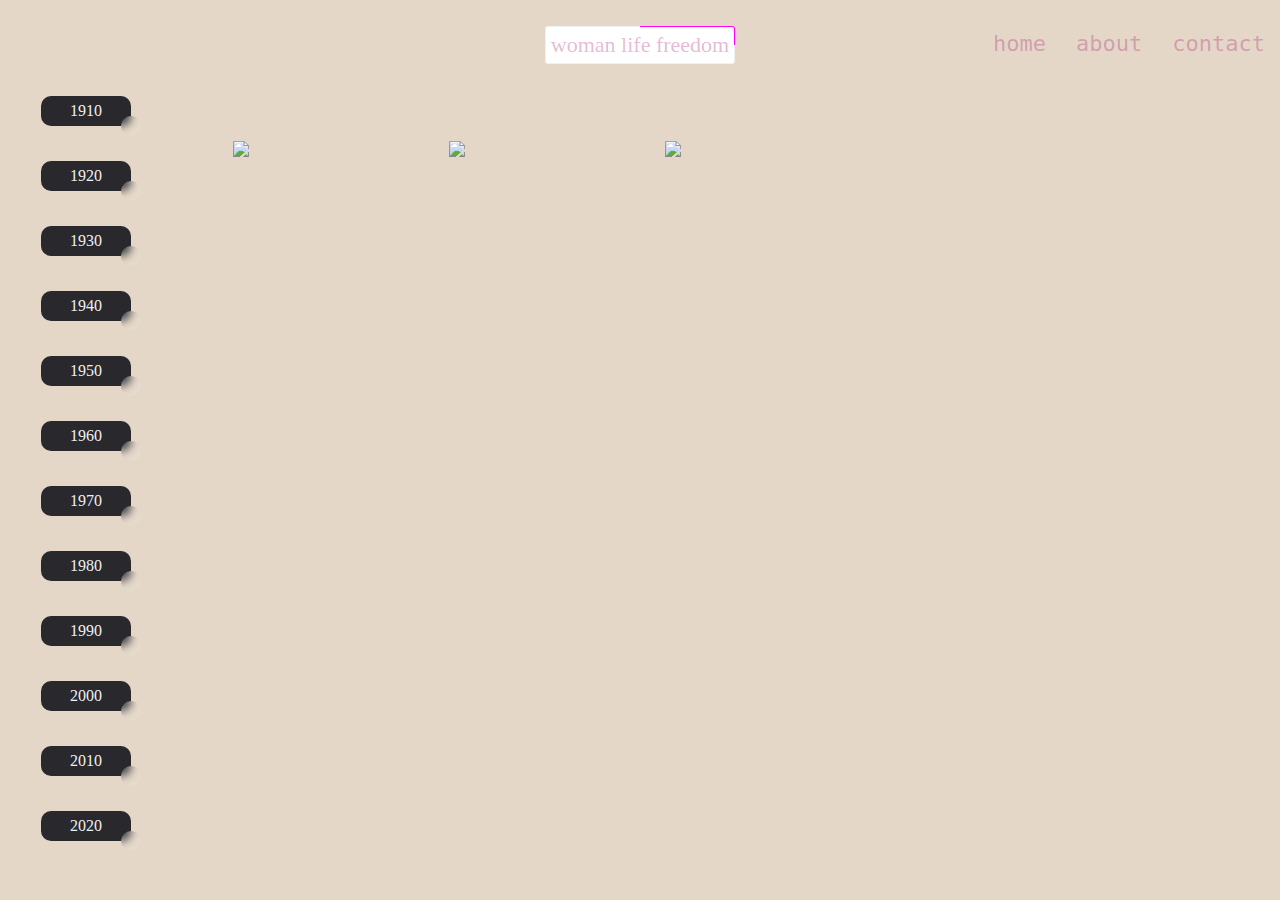
==== index.html @ 3a64f8c2 "update" ====
<!DOCTYPE html>
<html lang="en">
    <head>
        <title>Feminism</title>
        <meta charset="utf-8">
        <meta name="viewport" content="width=device-width, initial-scale=1">
        <link rel="stylesheet" type="text/css" href="style.css">
        <link rel="preconnect" href="https://fonts.googleapis.com">
        <link rel="preconnect" href="https://fonts.gstatic.com" crossorigin>
        <link href="https://fonts.googleapis.com/css2?family=Space+Mono&display=swap" rel="stylesheet"></head>
    <body>
      
 
     <div class="container">
        <div class="loading">
         woman life freedom
        </div>
    
      </div>
      <ul>
        <li><a href="index1.html">contact</a></li>
        <li><a href="about.html">about</a></li>
        <li><a href="index.html">home</a></li>
    </ul>
      <div id="flexbox"> 

        <div class="buttons">
            <a href="#image1" class="1"><button class="button-86" role="button">1910</button></a>
          <a href="#image2" class="2"><button class="button-86" role="button">1920</button></a>
          <button class="button-86" role="button">1930</button>
          <button class="button-86" role="button">1940</button>
          <button class="button-86" role="button">1950</button>
          <button class="button-86" role="button">1960</button>
          <button class="button-86" role="button">1970</button>
          <button class="button-86" role="button">1980</button>
          <button class="button-86" role="button">1990</button>
          <button class="button-86" role="button">2000</button>
          <button class="button-86" role="button">2010</button>
          <a href="#image12" class="12"> <button class="button-86" role="button">2020</button></a>
        </div>

        <div class="images" id="image1">
          <img src="Img/1910-page.jpg" id="image_1">
          </div>
          <div class="images" id="image2">
          <img src="Img/3.jpg" id="image_2">
        </div>
        <div class="images" id="image12">
          <img src="Img/4.jpg" id="image_12">
        </div>

      </div>
    </body>
</html>
---- style.css ----
* {
  margin: 0;
  padding: 0;
  background-color:rgb(228, 215, 199);
}


.body {
  font-family: 'monospace';
  width: 100vw;
  height: 100vh;
  width: 100%;
  overflow-x: hidden;
  display: flex;
  flex-direction: column;
  background-color: rgb(182, 205, 189);
}

ul {
  display:flex;
  flex-direction: row-reverse;
  font-family: 'monospace';
}

li {
  list-style-type: none;
  padding: 5px 15px;
  font-family: 'monospace';
}

a {
  text-decoration: none;
  font-size: 'Monospace';
  text-transform: lowercase;
  font-size: 22px;
  color: rgba(163, 16, 110, 0.3);
  position: relative;
}

ul li a:before {
  content: "";
  width: 0;
  height: 5px;
  background-color: #00bcd4;
  position: absolute;
  top: 120%;
  left: 0;
  transition: all 0.5s;
}

ul li a:after {
  content: "";
  width: 0;
  height: 5px;
  background-color: #f0f;
  position: absolute;
  top: 120%;
  right: 0;
  transition: all 0.5s;
}

ul li a:hover:before {
  width: 50%;
  transform: translateX(100%);
}

ul li a:hover:after {
  width: 50%;
  transform: translateX(-100%);
}


.container {
  margin-top: 2%;
  
}
.loading {
  padding: 6px;
  justify-content: center;
  position:absolute;
  display: inline-block;
  background: conic-gradient(
    from var(--angle),
    #f0f 0deg 90deg,
    #EFF1F4 90deg 360deg);
  border-radius: 3px;
  animation: 3s rotate linear infinite;
  color: rgba(163, 16, 110, 0.3);
  z-index: 1;
  font-family: 'monospace' 'cursive';
  font-size: 22px;
}

.loading::before {
  content: "";
  background: #FFFFFF;
  border-radius: 2px; 
  position: absolute;
  top: 1px;
  bottom: 1px;
  left: 1px;
  right: 1px;
  z-index: -1;
}

@keyframes rotate {
  to {
    --angle: 360deg;
  }
}

@property --angle {
  syntax: '<angle>';
  initial-value: 0deg;
  inherits: false;
}

.container {
  display: flex;
  justify-content: center;
  width: 100%;
  height: 100%;
}

.buttons {
 margin-left: 1px;
 padding-right: 2px;
}
.button-86 {
  all: unset;
  width: 50px;
  height: 10px;
  font-size: 16px;
  margin-left: 40px;
  margin-top: 35px;
  margin-bottom: 15px;
  background: transparent;
  border: none;
  position: relative;
  color: #f0f0f0;
  cursor: pointer;
  z-index: 1;
  padding: 10px 20px;
  display: flex;
  align-items: center;
  justify-content: center;
  white-space: nowrap;
  user-select: none;
  -webkit-user-select: none;
  touch-action: manipulation;
}

.button-86::after,
.button-86::before {
  content: '';
  position: absolute;
  bottom: 0;
  right: 0;
  z-index: -99999;
  transition: all .4s;
}

.button-86::before {
  transform: translate(0%, 0%);
  width: 100%;
  height: 100%;
  background: #28282d;
  border-radius: 10px;
}

.button-86::after {
  transform: translate(10px, 10px);
  width: 20px;
  height: 20px;
  background: #ffffff15;
  backdrop-filter: blur(5px);
  -webkit-backdrop-filter: blur(5px);
  border-radius: 50px;
}

.button-86:hover::before {
  transform: translate(5%, 20%);
  width: 105%;
  height: 105%;
}

.button-86:hover::after {
  border-radius: 10px;
  transform: translate(0, 0);
  width: 100%;
  height: 100%;
}

.button-86:active::after {
  transition: 0s;
  transform: translate(0, 5%);
}
.images {

 margin: 100px;
 
 margin-top: 40px;
 
}

#image_1, #image_2, #image_12 {
  width: 100%;
  padding-top: 40px;
}

#flexbox {
  display: flex;
  flex-direction:row;
}
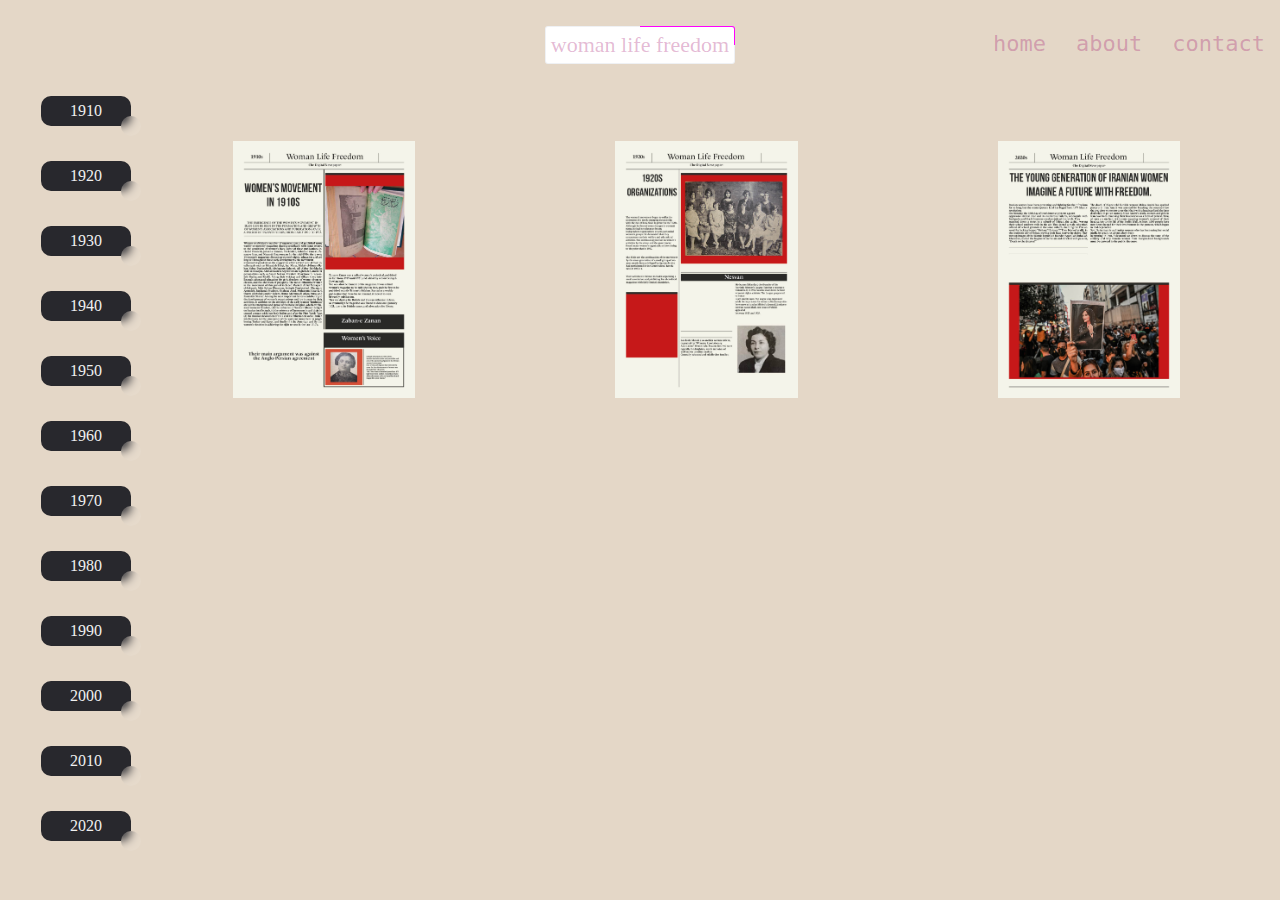
==== commit 62d08382: "update" ====
--- a/index.html
+++ b/index.html
@@ -40,13 +40,13 @@
         </div>
 
         <div class="images" id="image1">
-          <img src="Img/1910-page.jpg" id="image_1">
+          <img src="img/1910-page.jpg" id="image_1">
           </div>
           <div class="images" id="image2">
-          <img src="Img/3.jpg" id="image_2">
+          <img src="img/3.jpg" id="image_2">
         </div>
         <div class="images" id="image12">
-          <img src="Img/4.jpg" id="image_12">
+          <img src="img/4.jpg" id="image_12">
         </div>
 
       </div>
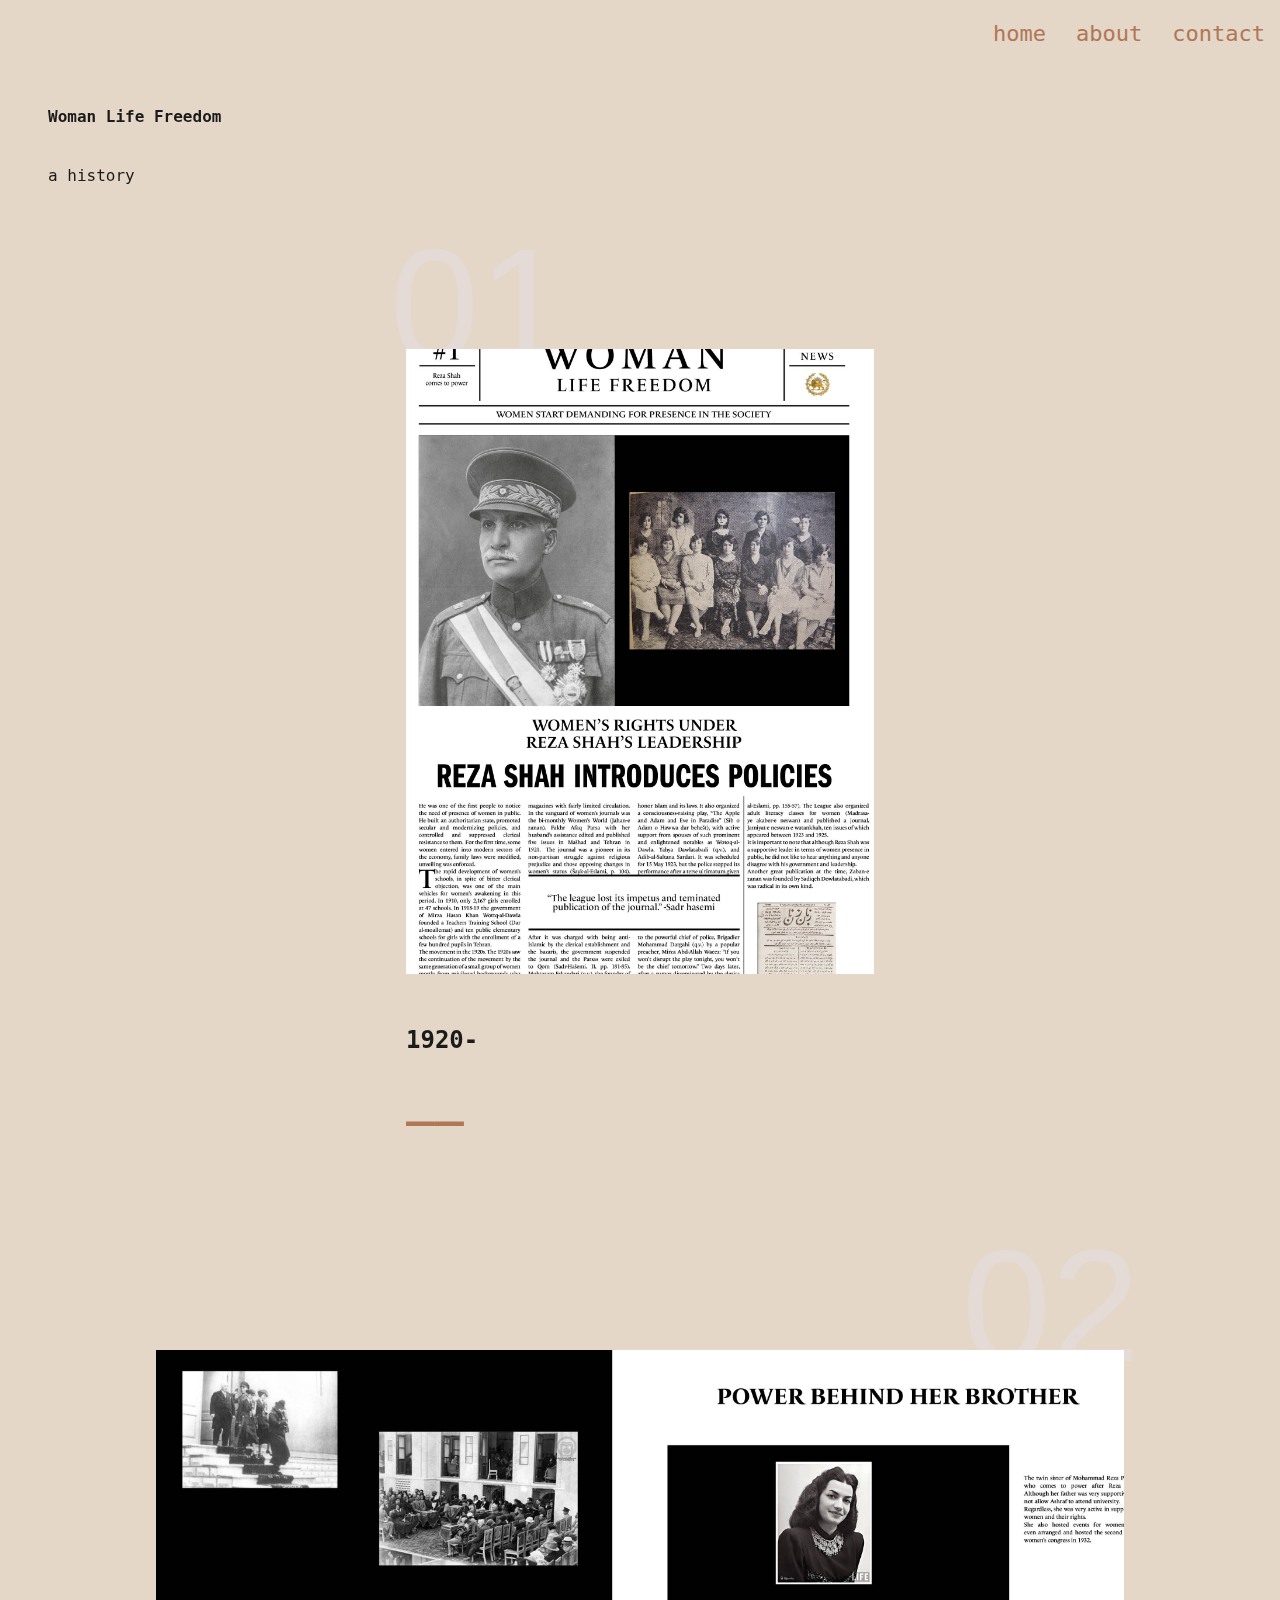
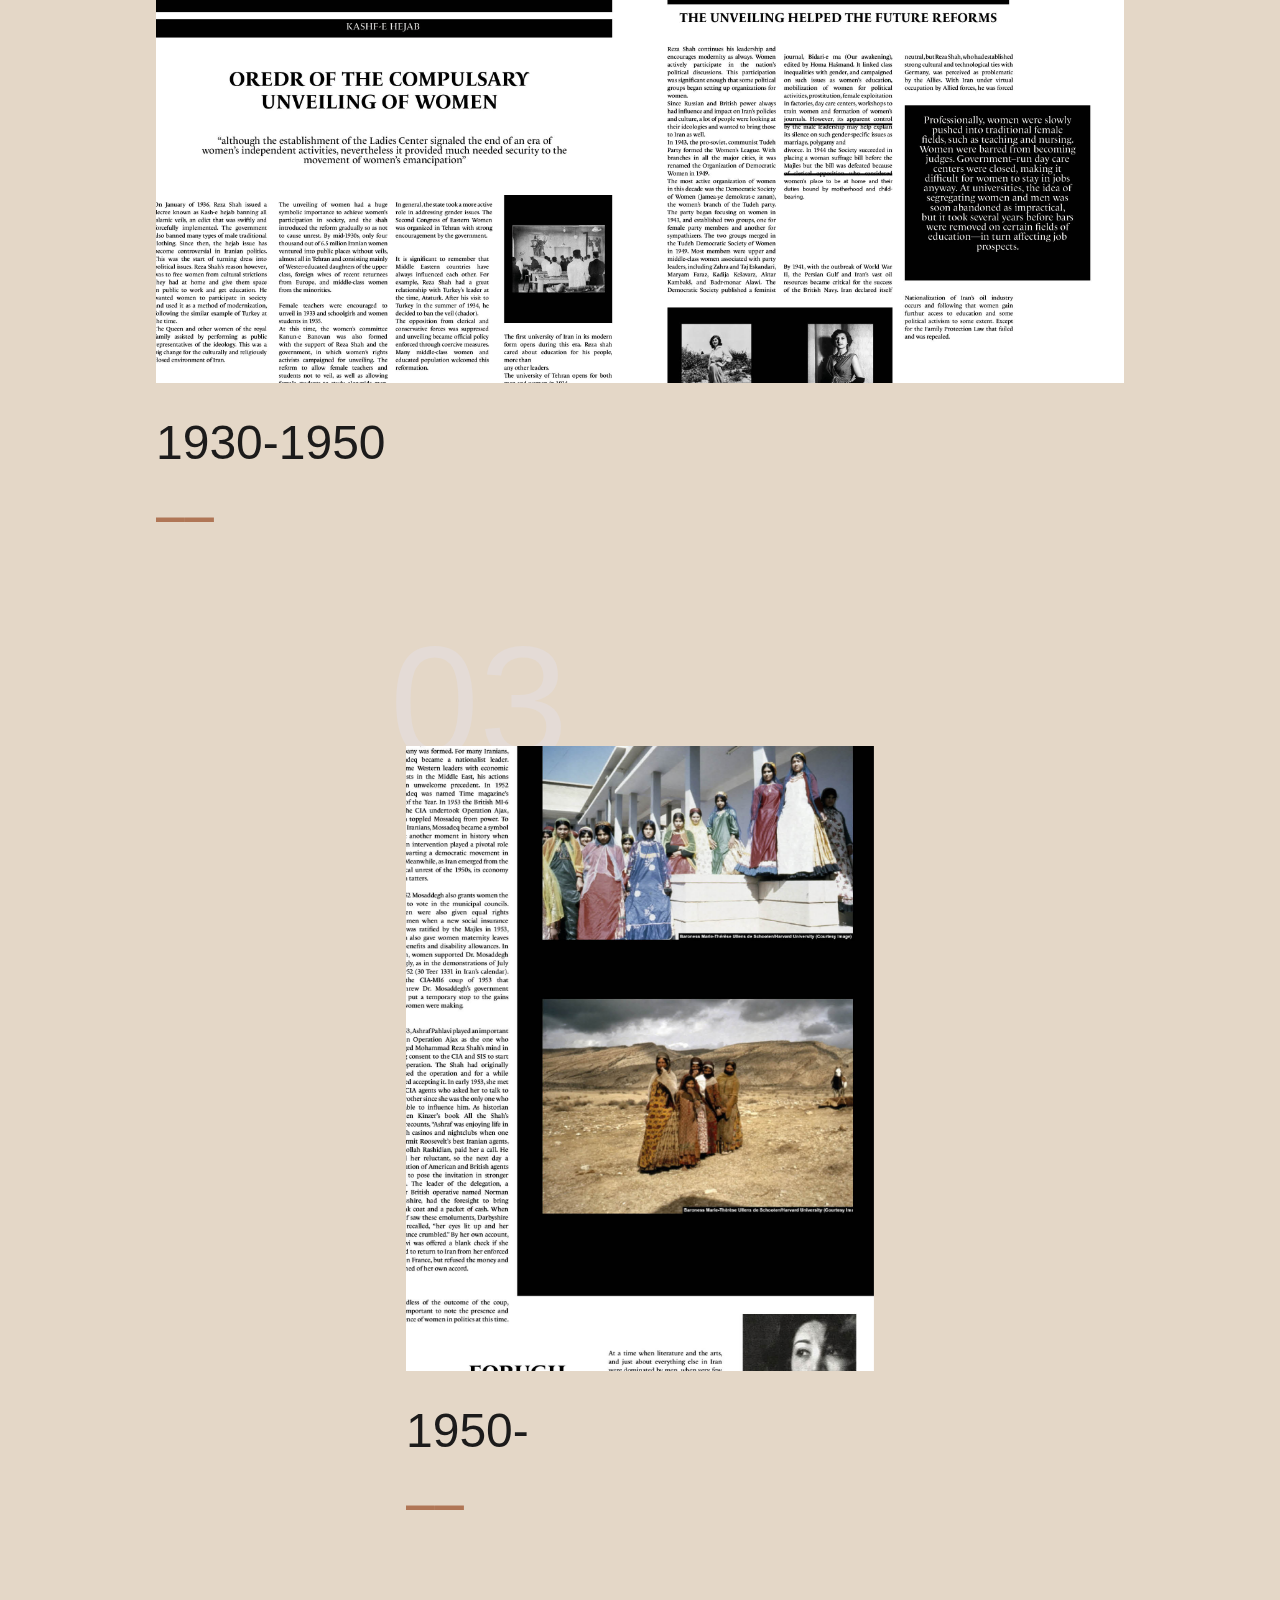
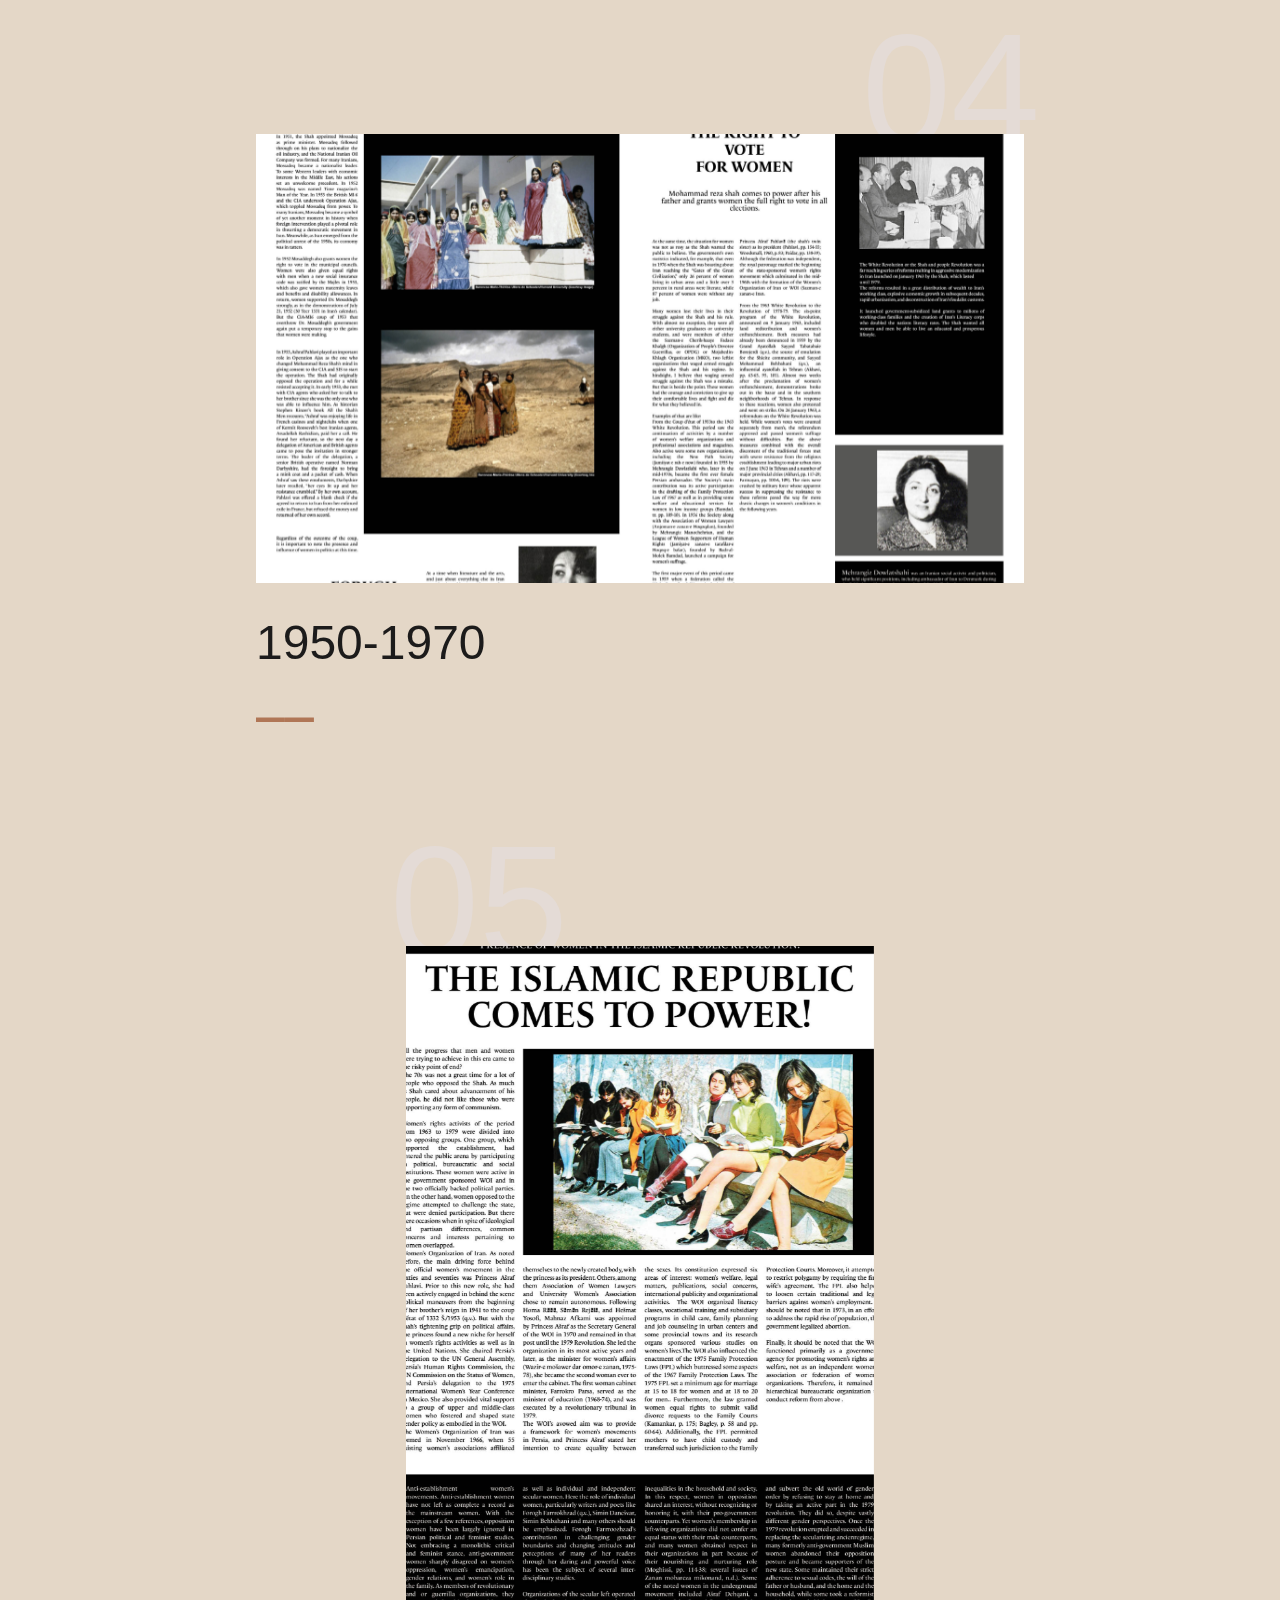
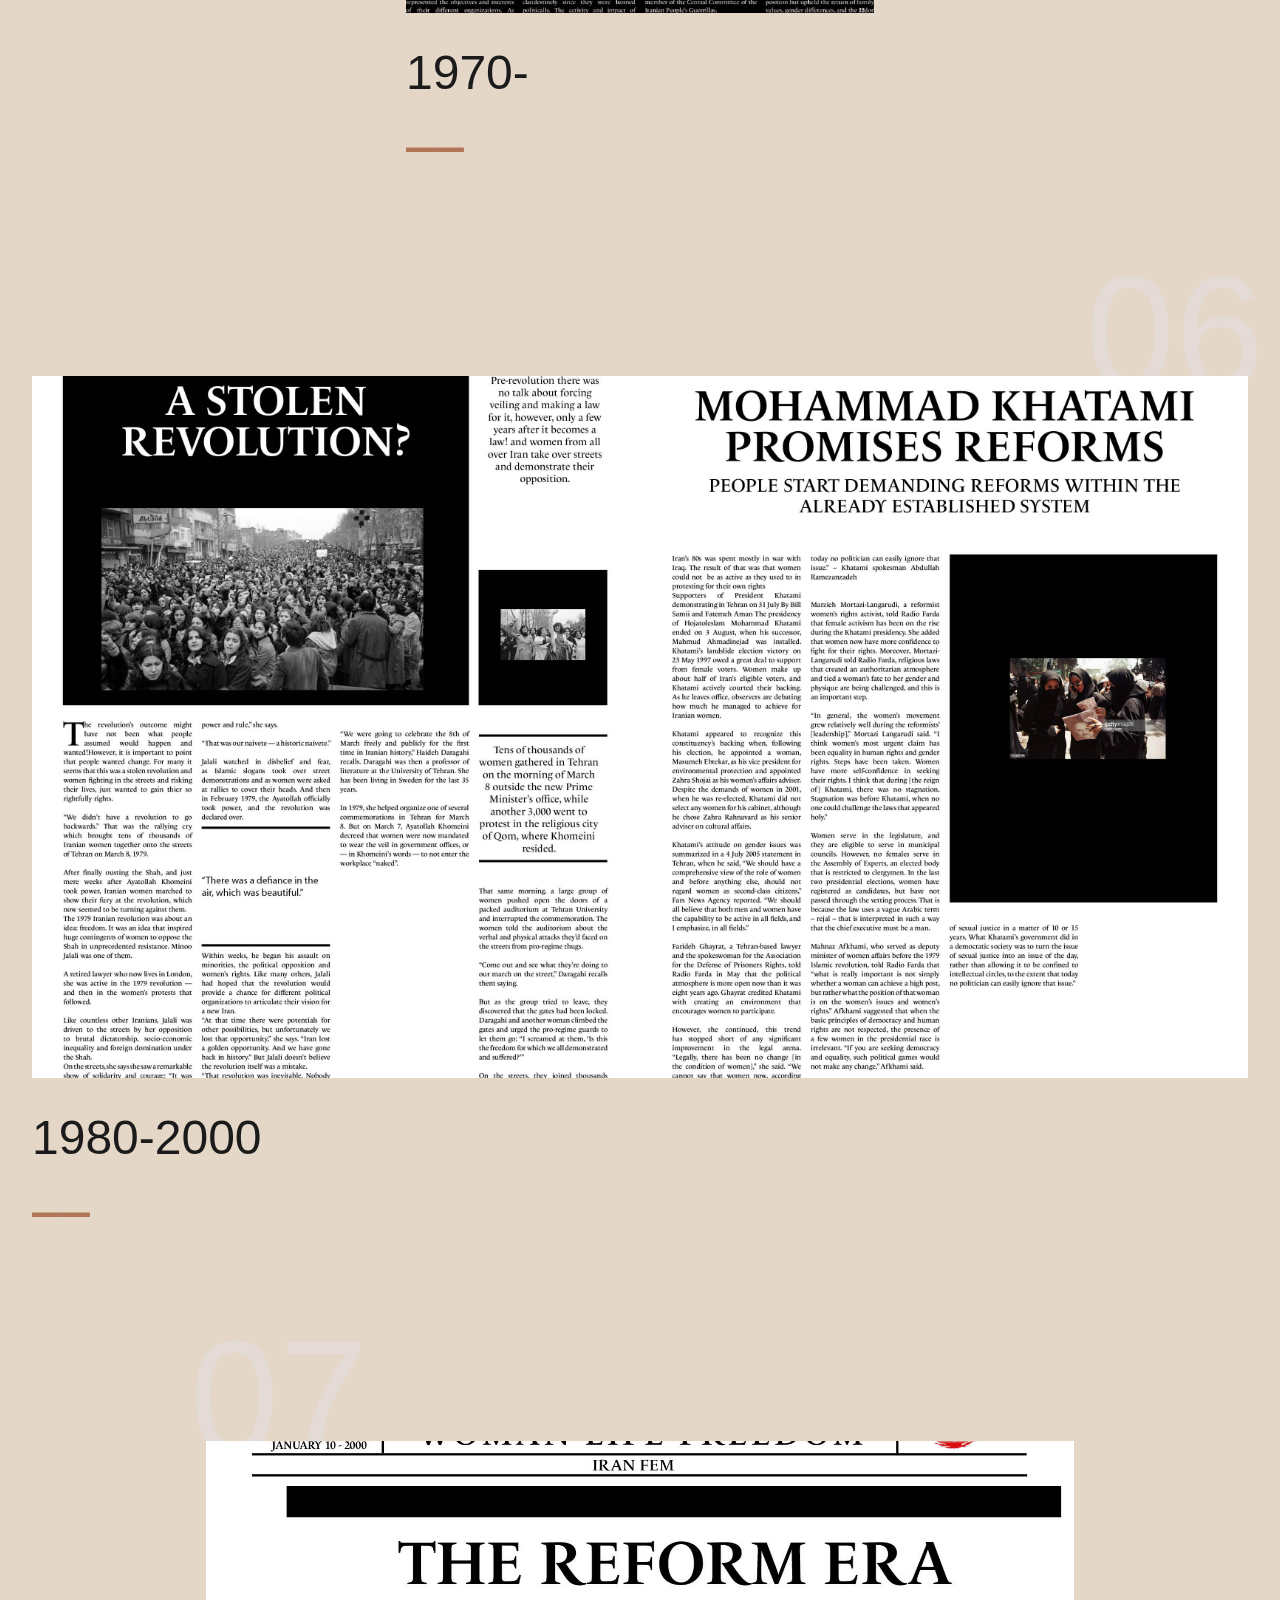
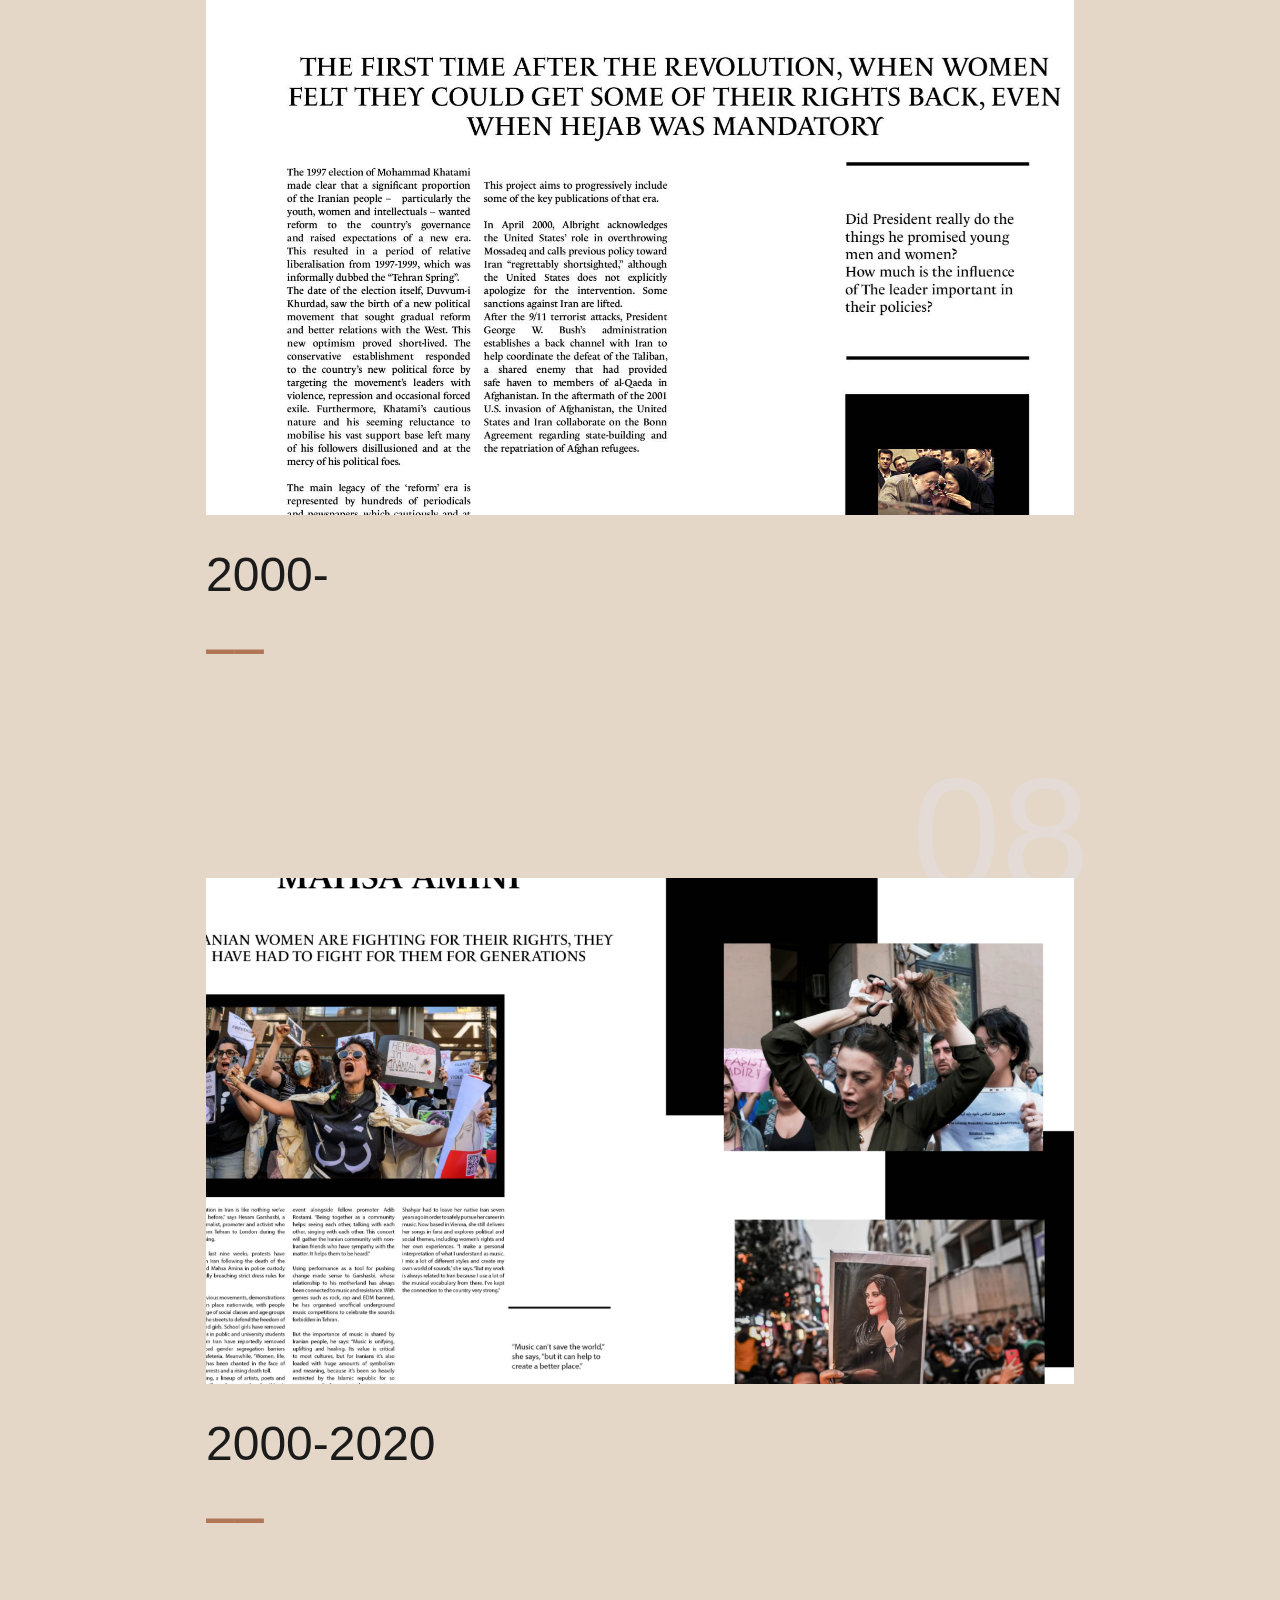
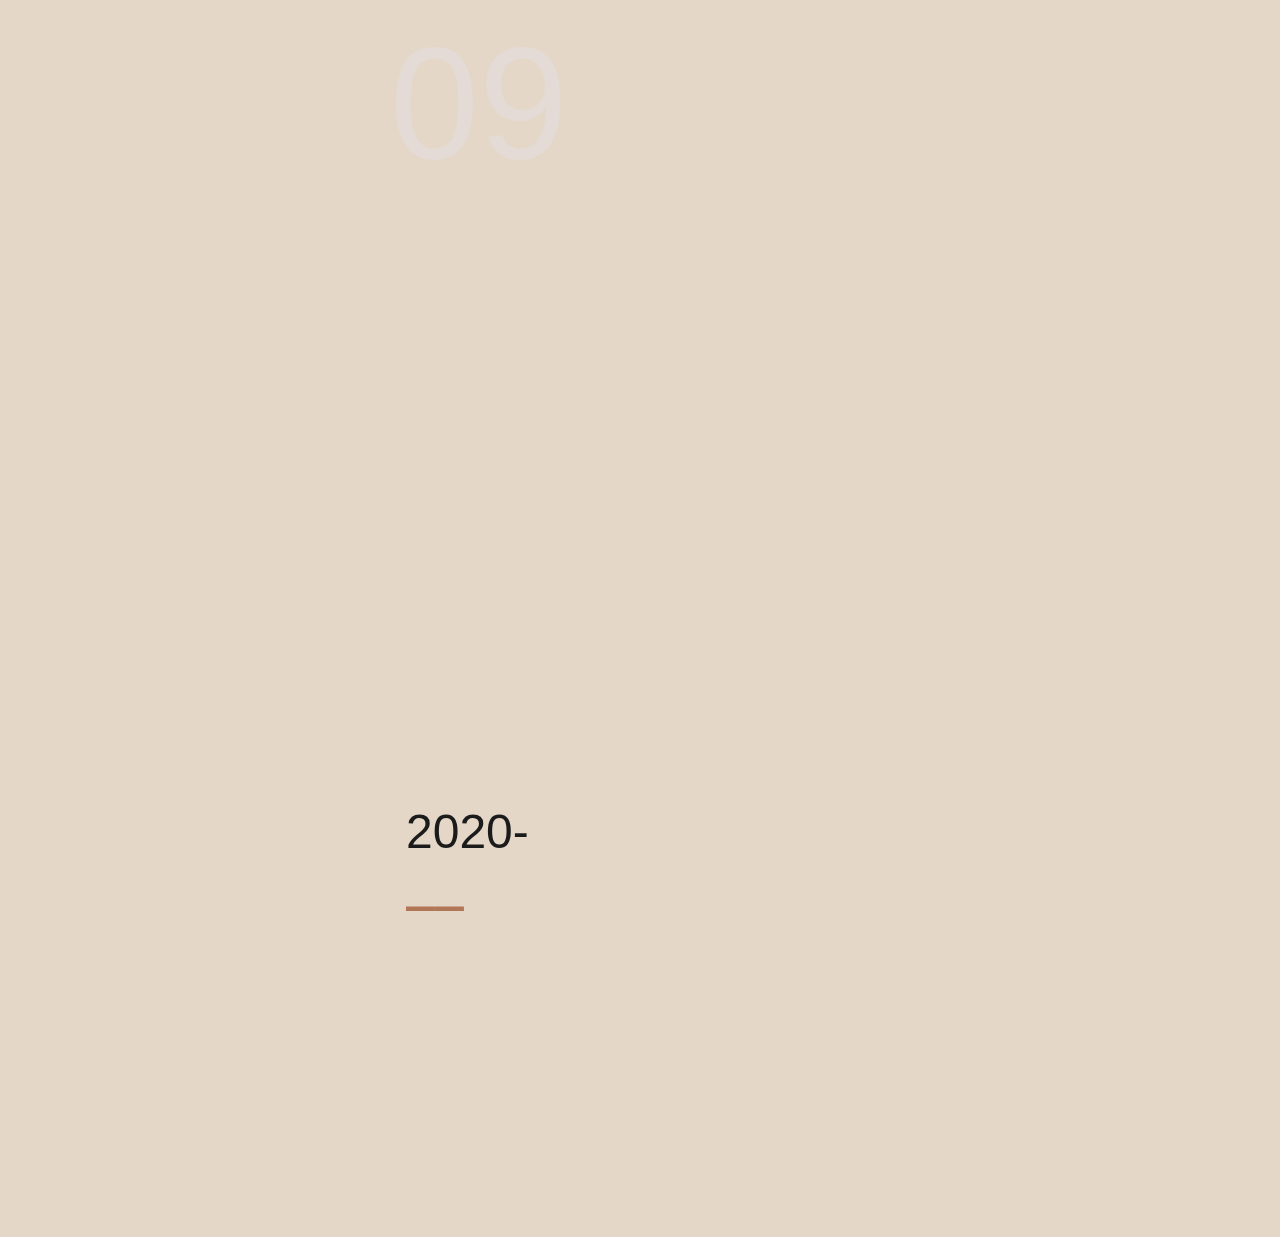
==== commit 86d4c31c: "update all" ====
--- a/index.html
+++ b/index.html
@@ -1,5 +1,5 @@
 <!DOCTYPE html>
-<html lang="en">
+<html lang="en" class="no-js">
     <head>
         <title>Feminism</title>
         <meta charset="utf-8">
@@ -7,49 +7,98 @@
         <link rel="stylesheet" type="text/css" href="style.css">
         <link rel="preconnect" href="https://fonts.googleapis.com">
         <link rel="preconnect" href="https://fonts.gstatic.com" crossorigin>
-        <link href="https://fonts.googleapis.com/css2?family=Space+Mono&display=swap" rel="stylesheet"></head>
-    <body>
-      
- 
-     <div class="container">
-        <div class="loading">
-         woman life freedom
-        </div>
-    
-      </div>
+        <link href="https://fonts.googleapis.com/css2?family=Space+Mono&display=swap" rel="stylesheet">
+       <script src="/Iranfem/demo.js" src="/Iranfem/imagesloaded.pkgd.min.js"></script>
+    </head>
+       
+    <body class="loading">
       <ul>
         <li><a href="index1.html">contact</a></li>
         <li><a href="about.html">about</a></li>
         <li><a href="index.html">home</a></li>
     </ul>
-      <div id="flexbox"> 
+         <main>
+         <div data-scroll>
+           <div class="frame">
+             <div class="frame__title-wrap">
+               <h1 class="frame__title">Woman Life Freedom</h1>
+             </div>
+             <div class="frame__links">
+              a history 
+             </div>
+           </div>
+           <div class="content">
+             <div class="item">
+               <div class="item__img-wrap">
+                 <div class="item__img item__img--t1"></div></div>
+                 <div class="item__caption">
+                   <h2 class="irem__caption-title">1920-</h2>
+                   <p class="item__caption-copy"></p>
+                 </div>
+              </div>
+              <div class="item">
+                <div class="item__img-wrap"><div class="item__img item__img--t2"></div></div>
+                <div class="item__caption">
+                  <h2 class="item__caption-title">1930-1950</h2>
+                  <p class="item__caption-copy"></p>
+                </div>
+              </div>
+              <div class="item">
+                <div class="item__img-wrap"><div class="item__img item__img--t3"></div></div>
+                <div class="item__caption">
+                  <h2 class="item__caption-title">1950-</h2>
+                  <p class="item__caption-copy"></p>
+                </div>
+              </div>
+              <div class="item">
+                <div class="item__img-wrap"><div class="item__img item__img--t1"></div></div>
+                <div class="item__caption">
+                  <h2 class="item__caption-title">1950-1970</h2>
+                  <p class="item__caption-copy"></p>
+                </div>
+              </div>
+              <div class="item">
+                <div class="item__img-wrap"><div class="item__img item__img--t2"></div></div>
+                <div class="item__caption">
+                  <h2 class="item__caption-title">1970-</h2>
+                  <p class="item__caption-copy"></p>
+                </div>
+              </div>
+              <div class="item">
+                <div class="item__img-wrap"><div class="item__img item__img--t3"></div></div>
+                <div class="item__caption">
+                  <h2 class="item__caption-title">1980-2000</h2>
+                  <p class="item__caption-copy"></p>
+                </div>
+              </div>
+              <div class="item">
+                <div class="item__img-wrap"><div class="item__img item__img--t1"></div></div>
+                <div class="item__caption">
+                  <h2 class="item__caption-title">2000-</h2>
+                  <p class="item__caption-copy"></p>
+                </div>
+              </div>
+              <div class="item">
+                <div class="item__img-wrap"><div class="item__img item__img--t3"></div></div>
+                <div class="item__caption">
+                  <h2 class="item__caption-title">2000-2020</h2>
+                  <p class="item__caption-copy"></p>
+                </div>
+              </div>
+              <div class="item">
+                <div class="item__img-wrap"><div class="item__img item__img--t2"></div></div>
+                <div class="item__caption">
+                  <h2 class="item__caption-title">2020-</h2>
+                  <p class="item__caption-copy"></p>
+                </div>
+              </div> 
+           </div>
+         </div>
+         </main>
+         <script src="js/imagesloaded.pkgd.min.js"></script>
+         <script src="js/demo.js"></script>
 
-        <div class="buttons">
-            <a href="#image1" class="1"><button class="button-86" role="button">1910</button></a>
-          <a href="#image2" class="2"><button class="button-86" role="button">1920</button></a>
-          <button class="button-86" role="button">1930</button>
-          <button class="button-86" role="button">1940</button>
-          <button class="button-86" role="button">1950</button>
-          <button class="button-86" role="button">1960</button>
-          <button class="button-86" role="button">1970</button>
-          <button class="button-86" role="button">1980</button>
-          <button class="button-86" role="button">1990</button>
-          <button class="button-86" role="button">2000</button>
-          <button class="button-86" role="button">2010</button>
-          <a href="#image12" class="12"> <button class="button-86" role="button">2020</button></a>
-        </div>
 
-        <div class="images" id="image1">
-          <img src="img/1910-page.jpg" id="image_1">
-          </div>
-          <div class="images" id="image2">
-          <img src="img/3.jpg" id="image_2">
-        </div>
-        <div class="images" id="image12">
-          <img src="img/4.jpg" id="image_12">
-        </div>
 
-      </div>
-    </body>
-</html>
 
+
--- a/style.css
+++ b/style.css
@@ -1,4 +1,306 @@
-* {
+
+*,
+*::after,
+*::before {
+  box-sizing: border-box;
+}
+
+:root {
+	font-size: 16px;
+}
+
+body {
+	margin: 0;
+	--color-text: #1c1b1b;
+	--color-bg: rgb(228, 215, 199);
+	--color-link: #b07656;
+	--color-link-hover: #000;
+	--color-deco: #e4dbd6;
+	color: var(--color-text);
+	background-color: var(--color-bg);
+	font-family: 'monospace';
+	
+}
+ul {
+	display:flex;
+	flex-direction: row-reverse;
+	font-family: 'monospace';
+  }
+  
+  li {
+	list-style-type: none;
+	padding: 5px 15px;
+	font-family: 'monospace';
+  }
+  
+  a {
+	text-decoration: none;
+	font-size: 'Monospace';
+	text-transform: lowercase;
+	font-size: 22px;
+	color: rgba(163, 16, 110, 0.3);
+	position: relative;
+  }
+  
+  ul li a:before {
+	content: "";
+	width: 0;
+	height: 5px;
+	background-color: #00bcd4;
+	position: absolute;
+	top: 120%;
+	left: 0;
+	transition: all 0.5s;
+  }
+  
+  ul li a:after {
+	content: "";
+	width: 0;
+	height: 5px;
+	background-color: #f0f;
+	position: absolute;
+	top: 120%;
+	right: 0;
+	transition: all 0.5s;
+  }
+  
+  ul li a:hover:before {
+	width: 50%;
+	transform: translateX(100%);
+  }
+  
+  ul li a:hover:after {
+	width: 50%;
+	transform: translateX(-100%);
+  }
+  
+.js .loading::before {
+	content: '';
+	position: fixed;
+	z-index: 100000;
+	top: 0;
+	left: 0;
+	width: 100%;
+	height: 100%;
+	background: var(--color-bg);
+}
+
+.js .loading::after {
+	content: '';
+	position: fixed;
+	z-index: 100000;
+	top: 50%;
+	left: 50%;
+	width: 60px;
+	height: 60px;
+	margin: -30px 0 0 -30px;
+	pointer-events: none;
+	border-radius: 50%;
+	opacity: 0.4;
+	background: var(--color-link);
+	animation: loaderAnim 0.7s linear infinite alternate forwards;
+}
+@keyframes loaderAnim {
+	to {
+		opacity: 1;
+		transform: scale3d(0.5,0.5,1);
+	}
+}
+
+a {
+	text-decoration: none;
+	color: var(--color-link);
+	outline: none;
+}
+
+a:hover,
+a:focus {
+	color: var(--color-link-hover);
+	outline: none;
+}
+
+[data-scroll] {
+	will-change: transform;
+}
+
+.frame {
+	padding: 2.5rem 3rem;
+	position: absolute;
+	z-index: 10;
+}
+
+.frame__title {
+	font-size: 1rem;
+	margin: 0 0 2.5rem;
+}
+.frame__links {
+	display: flex;
+	flex-direction: column;
+	align-items: flex-start;
+}
+
+.frame a {
+	margin: 0.25rem 0;
+	text-transform: lowercase;
+}
+
+.frame__github,
+.frame__links a:not(:last-child),
+.frame__demos a:not(:last-child) {
+	margin-right: 1rem;
+}
+
+.frame__demos {
+	margin: 1rem 0;
+}
+
+.frame__demo--current,
+.frame__demo--current:hover {
+	color: var(--color-text);
+}
+
+.content {
+	display: flex;
+	flex-direction: column;
+	position: relative;
+	align-items: center;
+	padding: 12rem 0;
+	counter-reset: figure; 
+}
+.item {
+	margin: 10vh auto;
+	max-width: 100%;
+	position: relative;
+	will-change: transform;
+}
+
+.item::before {
+	counter-increment: figure;
+	content: counter(figure, decimal-leading-zero);
+	position: absolute;
+	font-family: paralucent, sans-serif;
+	font-size: 10rem;
+	color: var(--color-deco);
+	bottom: calc(100% - 3rem);
+}
+
+.item:nth-child(even)::before {
+	right: 0;
+}
+
+.item__img-wrap {
+	--aspect-ratio: 1/1.5;
+	overflow: hidden;
+	width: 500px;
+	margin: 0 auto;
+	padding-bottom: calc(100% / (var(--aspect-ratio)));
+	max-width: calc(100% - 2rem);
+	will-change: transform;
+}
+
+.item:first-child .item__img-wrap {
+	--aspect-ratio: 8/10;
+	--image: url(img/1page.jpg);
+}
+
+.item:nth-child(2) .item__img-wrap {
+	width: 1000px;
+	--aspect-ratio: 120/76;
+	--image: url(img/23spread.jpg);
+}
+
+.item:nth-child(3) .item__img-wrap {
+	--aspect-ratio: 60/75;
+	--image: url(img/4page.jpg);
+}
+
+.item:nth-child(4) .item__img-wrap {
+	width: 800px;
+	--aspect-ratio: 900/505;
+	--image: url(img/56spread.jpg);
+}
+
+.item:nth-child(5) .item__img-wrap {
+	--aspect-ratio: 6/8;
+	--image: url(img/7.jpg);
+}
+
+.item:nth-child(6) .item__img-wrap {
+	width: calc(100vw - 2rem);
+	--aspect-ratio: 1500/844;
+	--image: url(img/89spread.jpg);
+}
+
+.item:nth-child(7) .item__img-wrap {
+	width: 900px;
+	--aspect-ratio: 1000/749;
+	--image: url(img/10page.jpg);
+}
+
+.item:nth-child(8) .item__img-wrap {
+	width: 900px;
+	--aspect-ratio: 1000/562;
+	--image: url(img/1112spread2.jpg);
+}
+
+.item:nth-child(9) .item__img-wrap {
+	--aspect-ratio: 60/75;
+	--image: url();
+}
+
+.item__img {
+	--overflow: 40px;
+	height: calc(100% + (2 * var(--overflow)));
+	top: calc( -1 * var(--overflow));
+	width: 100%;
+	position: absolute;
+	background-image: var(--image);
+	background-size: cover;
+	background-position: 50% 0%;
+	will-change: transform;
+}
+
+.item__img--t1 {
+	--overflow: 60px;
+}
+
+.item__img--t2 {
+	--overflow: 80px;
+}
+
+.item__img--t3 {
+	--overflow: 120px;
+}
+
+.item__caption {
+	padding: 2rem 1rem;
+}
+
+.item__caption-title {
+	font-family: paralucent, sans-serif;
+	font-weight: 400;
+	font-size: 3rem;
+	margin: 0;
+}
+
+.item__caption-copy {
+	margin: 0;
+}
+
+.item__caption-copy::before {
+	content: '__';
+	line-height: 1;
+	color: var(--color-link);
+	font-weight: 700;
+	font-size: 3rem;
+	margin: 0 0 1rem;
+	display: block;
+}
+
+
+
+
+/** {
   margin: 0;
   padding: 0;
   background-color:rgb(228, 215, 199);
@@ -15,6 +317,8 @@
   flex-direction: column;
   background-color: rgb(182, 205, 189);
 }
+
+
 
 ul {
   display:flex;
@@ -93,7 +397,7 @@
 
 .loading::before {
   content: "";
-  background: #FFFFFF;
+  background: #d9d2d2;
   border-radius: 2px; 
   position: absolute;
   top: 1px;
@@ -117,6 +421,7 @@
 
 .container {
   display: flex;
+
   justify-content: center;
   width: 100%;
   height: 100%;
@@ -125,6 +430,9 @@
 .buttons {
  margin-left: 1px;
  padding-right: 2px;
+ display: flex;
+ flex-direction: row;
+
 }
 .button-86 {
   all: unset;
@@ -194,22 +502,4 @@
 .button-86:active::after {
   transition: 0s;
   transform: translate(0, 5%);
-}
-.images {
-
- margin: 100px;
- 
- margin-top: 40px;
- 
-}
-
-#image_1, #image_2, #image_12 {
-  width: 100%;
-  padding-top: 40px;
-}
-
-#flexbox {
-  display: flex;
-  flex-direction:row;
-}
-
+}*/